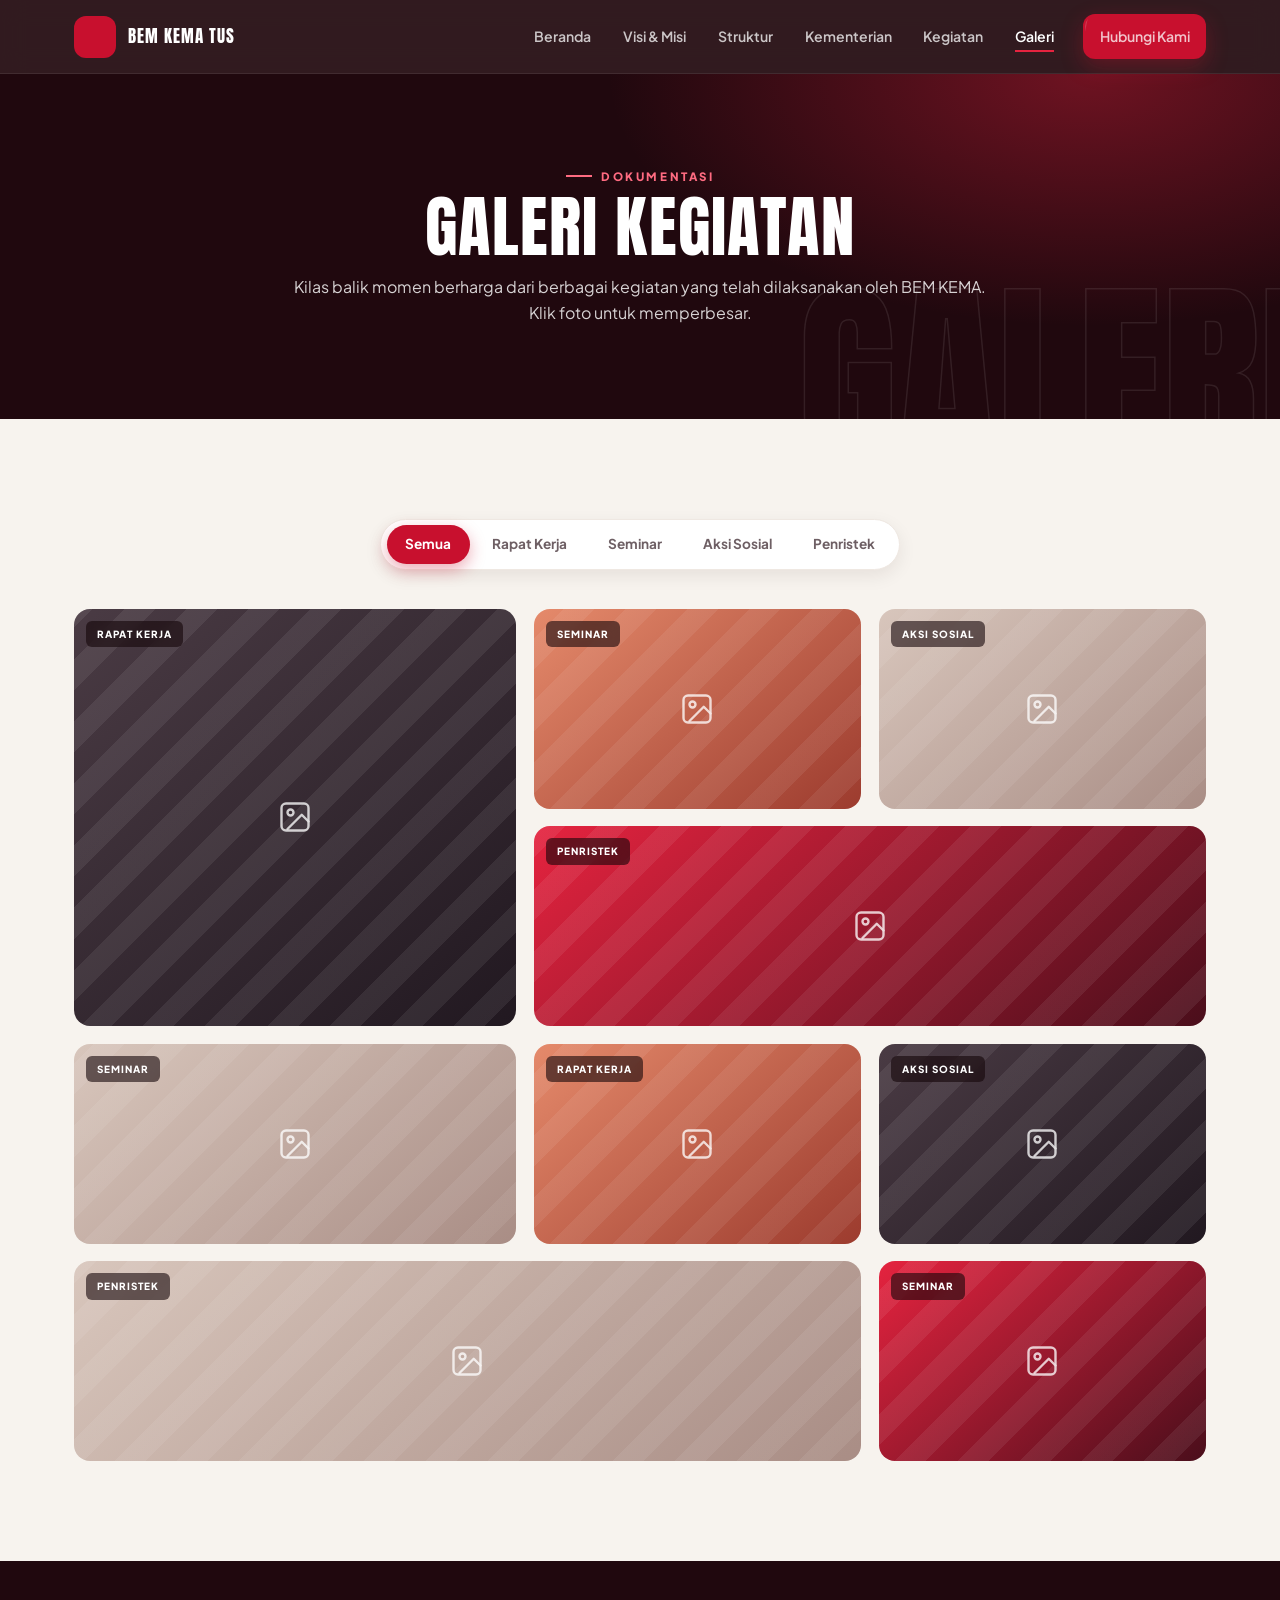
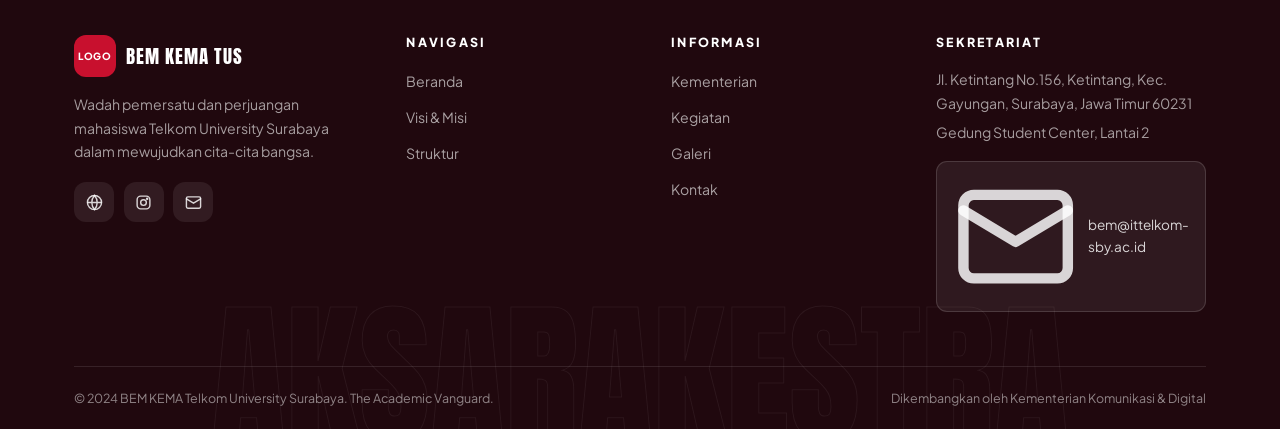
==== galeri.html @ 90ec029b "first upload" ====
<!DOCTYPE html>
<html lang="id">
<head>
  <meta charset="UTF-8">
  <meta name="viewport" content="width=device-width, initial-scale=1.0">
  <title>Galeri | BEM KEMA TUS</title>
  <link rel="preconnect" href="https://fonts.googleapis.com">
  <link rel="preconnect" href="https://fonts.gstatic.com" crossorigin>
  <link href="https://fonts.googleapis.com/css2?family=Anton&family=Plus+Jakarta+Sans:wght@400;500;600;700;800&display=swap" rel="stylesheet">
  <link rel="stylesheet" href="assets/css/style.css">
</head>
<body>

  <div id="site-header"></div>

  <div class="page-hero center">
    <div class="ghost" aria-hidden="true">Galeri</div>
    <div class="container">
      <span class="eyebrow on-dark" style="justify-content:center">Dokumentasi</span>
      <h1>Galeri Kegiatan</h1>
      <p>Kilas balik momen berharga dari berbagai kegiatan yang telah dilaksanakan oleh BEM KEMA. Klik foto untuk memperbesar.</p>
    </div>
  </div>

  <section class="section">
    <div class="container">
      <div class="toolbar" style="justify-content:center">
        <div class="chip-row" id="galeri-filter">
          <button class="chip active" data-kategori="semua">Semua</button>
          <button class="chip" data-kategori="rapat-kerja">Rapat Kerja</button>
          <button class="chip" data-kategori="seminar">Seminar</button>
          <button class="chip" data-kategori="aksi-sosial">Aksi Sosial</button>
          <button class="chip" data-kategori="penristek">Penristek</button>
        </div>
      </div>
      <div class="gallery-masonry" id="galeri-grid"></div>
    </div>
  </section>

  <div id="site-footer"></div>

  <script src="assets/js/data.js"></script>
  <script src="assets/js/main.js"></script>
</body>
</html>
---- assets/css/style.css ----
/* ============================================================
   BEM KEMA TUS  |  "The Academic Vanguard"
   Redesain v2: tipografi poster (Anton), palet crimson + paper,
   micro-interaction, filter sliding pill, kemenko panel.
   ============================================================ */

:root{
  --red:#C8102E;
  --red-hot:#E5233F;
  --red-deep:#8F0A21;
  --wine:#4A0E1B;
  --maroon:#20080E;        /* section gelap & footer */
  --maroon-2:#2E0C15;

  --paper:#F7F3EE;         /* latar utama, warm paper */
  --card:#FFFFFF;
  --ink:#1A1216;
  --muted:#6E5F64;
  --line:#E7DcD6;
  --line-soft:#EFE8E2;
  --sun:#F2A33C;           /* aksen kecil saja */

  --radius:16px;
  --radius-lg:26px;
  --shadow:0 16px 40px rgba(32,8,14,.12);
  --shadow-sm:0 6px 18px rgba(32,8,14,.08);

  --display:"Anton",Impact,sans-serif;
  --body:"Plus Jakarta Sans",system-ui,sans-serif;

  --nav-h:74px;
  --container:1180px;
  --ease:cubic-bezier(.22,.9,.3,1);
}

*{box-sizing:border-box;margin:0;padding:0}
html{scroll-behavior:smooth;overflow-x:clip}
body{
  font-family:var(--body);color:var(--ink);background:var(--paper);
  line-height:1.65;font-size:16px;-webkit-font-smoothing:antialiased;
  overflow-x:hidden;
}
::selection{background:var(--red);color:#fff}
img{max-width:100%;display:block}
a{color:inherit;text-decoration:none}
ul{list-style:none}
button{font:inherit;cursor:pointer;border:none;background:none;color:inherit}

/* Display type: uppercase poster */
h1,h2,.display{
  font-family:var(--display);font-weight:400;text-transform:uppercase;
  letter-spacing:.015em;line-height:.98;
}
h3,h4{font-weight:800;letter-spacing:-.01em;line-height:1.25}
.outline{
  color:transparent;-webkit-text-stroke:2px rgba(255,255,255,.9);
}
.outline.dark{-webkit-text-stroke:2px var(--red)}

.container{max-width:var(--container);margin:0 auto;padding:0 24px}
.section{padding:100px 0}
.section.dark{background:var(--maroon);color:#F3E9E4}
.section.white{background:var(--card)}

.eyebrow{
  display:inline-flex;align-items:center;gap:.6rem;
  font-size:.72rem;font-weight:800;letter-spacing:.22em;text-transform:uppercase;
  color:var(--red);
}
.eyebrow::before{content:"";width:26px;height:2px;background:var(--red)}
.eyebrow.on-dark{color:#FF6B81}
.eyebrow.on-dark::before{background:#FF6B81}

.section-head{max-width:680px;margin-bottom:52px}
.section-head.center{margin-left:auto;margin-right:auto;text-align:center}
.section-head.center .eyebrow::before{display:none}
.section-head h2{font-size:clamp(2rem,4.4vw,3.1rem);margin:.55rem 0 .7rem}
.section-head p{color:var(--muted)}
.section.dark .section-head p{color:#C9B3B4}

/* ---------- Progress bar & back-to-top ---------- */
.progress-bar{
  position:fixed;top:0;left:0;height:3px;width:0;z-index:300;
  background:linear-gradient(90deg,var(--red),var(--red-hot));
}
.to-top{
  position:fixed;right:22px;bottom:22px;z-index:90;width:48px;height:48px;
  border-radius:50%;background:var(--ink);color:#fff;display:grid;place-items:center;
  box-shadow:var(--shadow);opacity:0;pointer-events:none;
  transition:.3s var(--ease);
}
.to-top.show{opacity:1;pointer-events:auto}
.to-top:hover{background:var(--red);transform:translateY(-4px) rotate(-8deg)}

/* ---------- Tombol ---------- */
.btn{
  position:relative;display:inline-flex;align-items:center;gap:.55rem;
  padding:.85rem 1.6rem;border-radius:12px;font-weight:700;font-size:.9rem;
  overflow:hidden;isolation:isolate;transition:.28s var(--ease);
  border:2px solid transparent;
}
.btn::after{
  content:"";position:absolute;inset:0;z-index:-1;
  background:rgba(255,255,255,.16);
  transform:translateX(-101%) skewX(-12deg);transition:transform .38s var(--ease);
}
.btn:hover::after{transform:translateX(0) skewX(0)}
.btn .arrow{transition:transform .25s var(--ease)}
.btn:hover .arrow{transform:translateX(4px)}
.btn-red{background:var(--red);color:#fff;box-shadow:0 8px 22px rgba(200,16,46,.32)}
.btn-red:hover{transform:translateY(-2px)}
.btn-light{background:#fff;color:var(--red-deep)}
.btn-light:hover{transform:translateY(-2px);box-shadow:0 10px 26px rgba(0,0,0,.22)}
.btn-ghost{border-color:rgba(255,255,255,.4);color:#fff}
.btn-ghost:hover{border-color:#fff}
.btn-outline{border-color:var(--ink);color:var(--ink)}
.btn-outline::after{background:var(--ink)}
.btn-outline:hover{color:#fff}

/* ---------- Navbar ---------- */
.navbar{
  position:sticky;top:0;z-index:100;height:var(--nav-h);
  background:rgba(32,8,14,.92);backdrop-filter:blur(12px);
  color:#fff;border-bottom:1px solid rgba(255,255,255,.08);
}
.navbar .container{height:100%;display:flex;align-items:center;gap:2rem}
.brand{display:flex;align-items:center;gap:.75rem;font-family:var(--display);font-size:1.05rem;letter-spacing:.06em;text-transform:uppercase}
.brand-logo{
  width:42px;height:42px;border-radius:12px;overflow:hidden;flex-shrink:0;
  background:var(--red);display:grid;place-items:center;
  transition:.3s var(--ease);
}
.brand:hover .brand-logo{transform:rotate(-6deg) scale(1.05)}
.brand-logo img{width:100%;height:100%;object-fit:contain;padding:5px}
.brand-logo .logo-fallback{font-size:.62rem;font-weight:800;letter-spacing:.08em;font-family:var(--body)}
.nav-links{display:flex;align-items:center;gap:.2rem;margin-left:auto}
.nav-links a{
  position:relative;padding:.55rem .9rem;font-size:.88rem;font-weight:600;
  color:rgba(255,255,255,.75);transition:color .2s;
}
.nav-links a:not(.btn)::after{
  content:"";position:absolute;left:.9rem;right:.9rem;bottom:.3rem;height:2px;
  background:var(--red-hot);transform:scaleX(0);transform-origin:left;
  transition:transform .28s var(--ease);
}
.nav-links a:not(.btn):hover{color:#fff}
.nav-links a:not(.btn):hover::after{transform:scaleX(1)}
.nav-links a.active{color:#fff}
.nav-links a.active::after{transform:scaleX(1)}
.nav-cta{margin-left:.7rem;padding:.6rem 1.2rem}
.nav-toggle{display:none;width:44px;height:44px;border-radius:10px}
.nav-toggle:hover{background:rgba(255,255,255,.1)}
@media(max-width:960px){
  .nav-links{
    position:fixed;inset:var(--nav-h) 0 auto 0;flex-direction:column;align-items:stretch;
    background:var(--maroon);padding:1.1rem 1.4rem 1.5rem;gap:.25rem;
    transform:translateY(-130%);transition:transform .32s var(--ease);
    box-shadow:0 24px 40px rgba(0,0,0,.35);
  }
  .nav-links.open{transform:translateY(0)}
  .nav-cta{margin:.7rem 0 0}
  .nav-toggle{display:grid;place-items:center;margin-left:auto}
}

/* ---------- Hero ---------- */
.hero{
  position:relative;color:#fff;overflow:hidden;
  background:
    radial-gradient(1100px 620px at 78% 8%,rgba(229,35,63,.55),transparent 62%),
    radial-gradient(700px 500px at 8% 100%,rgba(143,10,33,.6),transparent 60%),
    var(--maroon);
  padding:96px 0 120px;
}
.hero::before{ /* grain halus */
  content:"";position:absolute;inset:0;opacity:.5;pointer-events:none;
  background-image:url("data:image/svg+xml,%3Csvg xmlns='http://www.w3.org/2000/svg' width='140' height='140'%3E%3Cfilter id='n'%3E%3CfeTurbulence type='fractalNoise' baseFrequency='.9' numOctaves='2'/%3E%3CfeColorMatrix values='0 0 0 0 1 0 0 0 0 1 0 0 0 0 1 0 0 0 .04 0'/%3E%3C/filter%3E%3Crect width='100%25' height='100%25' filter='url(%23n)'/%3E%3C/svg%3E");
}
.hero-grid{position:relative;display:grid;grid-template-columns:1.08fr .92fr;gap:4rem;align-items:center}
.hero-badge{
  display:inline-flex;align-items:center;gap:.55rem;
  background:rgba(0,0,0,.35);border:1px solid rgba(255,255,255,.16);
  padding:.45rem 1rem;border-radius:999px;font-size:.72rem;font-weight:800;
  letter-spacing:.18em;text-transform:uppercase;margin-bottom:1.6rem;
}
.hero-badge .dot{width:8px;height:8px;border-radius:50%;background:var(--red-hot);animation:pulse 2s infinite}
@keyframes pulse{
  0%,100%{box-shadow:0 0 0 0 rgba(229,35,63,.5)}
  55%{box-shadow:0 0 0 8px rgba(229,35,63,0)}
}
.hero h1{font-size:clamp(3rem,7.4vw,5.6rem);margin-bottom:1.2rem}
.hero h1 .line{display:block}
.hero p.lead{font-size:1.06rem;color:rgba(255,255,255,.85);max-width:48ch;margin-bottom:2rem}
.hero-actions{display:flex;flex-wrap:wrap;gap:.9rem}

/* animasi masuk hero */
.rise{opacity:0;transform:translateY(28px);animation:rise .8s var(--ease) forwards}
.rise.d1{animation-delay:.08s}.rise.d2{animation-delay:.18s}
.rise.d3{animation-delay:.3s}.rise.d4{animation-delay:.42s}
@keyframes rise{to{opacity:1;transform:none}}

.hero-visual{position:relative}
.hero-frame{
  position:relative;border-radius:var(--radius-lg);
  transform:rotate(2.5deg);transition:transform .5s var(--ease);
}
.hero-visual:hover .hero-frame{transform:rotate(0deg) scale(1.015)}
.hero-frame::before{
  content:"";position:absolute;inset:0;border-radius:var(--radius-lg);
  border:2px solid var(--red-hot);transform:translate(-16px,16px);
  pointer-events:none;
}
.hero-photo{border-radius:var(--radius-lg);aspect-ratio:4/3;box-shadow:0 34px 70px rgba(0,0,0,.45)}
.hero-stat{
  position:absolute;left:-30px;bottom:-34px;z-index:2;
  background:rgba(18,4,8,.72);backdrop-filter:blur(12px);
  border:1px solid rgba(255,255,255,.16);border-radius:var(--radius);
  padding:1.05rem 1.35rem;min-width:210px;transform:rotate(-2deg);
}
.hero-stat .label{font-size:.68rem;letter-spacing:.14em;text-transform:uppercase;color:rgba(255,255,255,.7);font-weight:800}
.hero-stat .value{font-family:var(--display);font-size:2.3rem;line-height:1.05;color:var(--red-hot)}
.hero-stat .sub{font-size:.76rem;color:rgba(255,255,255,.7)}
@media(max-width:960px){
  .hero-grid{grid-template-columns:1fr;gap:3.4rem}
  .hero-stat{left:10px;bottom:-24px}
}

/* ---------- Marquee ---------- */
.marquee{
  background:var(--red);color:#fff;overflow:hidden;padding:.85rem 0;
  transform:rotate(-1.1deg) scale(1.02);border-block:3px solid var(--maroon);
  position:relative;z-index:3;margin-top:-26px;
}
.marquee-track{
  display:flex;gap:3rem;width:max-content;
  font-family:var(--display);font-size:1.05rem;letter-spacing:.12em;text-transform:uppercase;
  animation:marquee 22s linear infinite;
}
.marquee-track span{display:flex;align-items:center;gap:3rem;white-space:nowrap}
.marquee-track em{font-style:normal;color:var(--maroon);opacity:.85}
@keyframes marquee{to{transform:translateX(-50%)}}

/* ---------- Placeholder gambar ---------- */
.img-ph{
  position:relative;overflow:hidden;border-radius:var(--radius);
  background:linear-gradient(140deg,#D8C6BC,#A98D85);
  display:grid;place-items:center;color:rgba(255,255,255,.9);
}
.img-ph::before{
  content:"";position:absolute;inset:0;
  background:repeating-linear-gradient(-45deg,transparent 0 22px,rgba(255,255,255,.07) 22px 44px);
}
.img-ph svg{width:36px;height:36px;opacity:.85;position:relative;z-index:1}
.img-ph.warm{background:linear-gradient(140deg,#E58A6B,#9C3B2E)}
.img-ph.dark{background:linear-gradient(140deg,#4A3B44,#211820)}
.img-ph.red{background:linear-gradient(140deg,var(--red-hot),var(--wine))}

/* ---------- Visi & Misi ---------- */
.vm-grid{display:grid;grid-template-columns:1fr 1.22fr;gap:3.4rem;align-items:start}
@media(max-width:940px){.vm-grid{grid-template-columns:1fr}}
.vm-block h2{font-size:clamp(2rem,3.6vw,2.7rem);margin:.35rem 0 1.2rem}
.visi-card{
  position:relative;background:var(--maroon);color:#F6EAE6;
  border-radius:var(--radius-lg);padding:2.2rem 2rem 2rem;
  font-size:1.12rem;line-height:1.7;
}
.visi-card::before{
  content:"\201C";position:absolute;top:-26px;left:22px;
  font-family:var(--display);font-size:5.5rem;color:var(--red);line-height:1;
}
.visi-card strong{color:#FF8A9A}
.misi-item{
  display:flex;gap:1.1rem;background:var(--card);border:1px solid var(--line-soft);
  border-radius:var(--radius);padding:1.25rem 1.4rem;margin-bottom:1rem;
  transition:.28s var(--ease);
}
.misi-item:hover{transform:translateX(8px);border-color:var(--red);box-shadow:var(--shadow-sm)}
.misi-num{
  font-family:var(--display);font-size:1.35rem;color:var(--red);
  width:44px;height:44px;flex-shrink:0;border-radius:12px;
  background:rgba(200,16,46,.09);display:grid;place-items:center;
}
.misi-item h4{margin-bottom:.25rem;font-size:1.02rem}
.misi-item p{font-size:.9rem;color:var(--muted)}

/* ---------- Filter chips (sliding pill) ---------- */
.chip-row{
  position:relative;display:inline-flex;flex-wrap:wrap;gap:.25rem;
  background:var(--card);border:1px solid var(--line-soft);
  padding:.35rem;border-radius:999px;box-shadow:var(--shadow-sm);
}
.chip{
  position:relative;z-index:1;padding:.5rem 1.15rem;border-radius:999px;
  font-size:.85rem;font-weight:700;color:var(--muted);
  transition:color .25s var(--ease);white-space:nowrap;
}
.chip:hover{color:var(--ink)}
.chip.active{color:#fff}
.chip-indicator{
  position:absolute;z-index:0;top:.35rem;bottom:.35rem;border-radius:999px;
  background:var(--red);box-shadow:0 6px 16px rgba(200,16,46,.35);
  transition:left .32s var(--ease),width .32s var(--ease);
}
.chip .count{
  font-size:.68rem;font-weight:800;opacity:.65;margin-left:.3rem;
}

/* ---------- Kartu kegiatan ---------- */
.cards-3{display:grid;grid-template-columns:repeat(3,1fr);gap:1.7rem}
@media(max-width:1000px){.cards-3{grid-template-columns:repeat(2,1fr)}}
@media(max-width:640px){.cards-3{grid-template-columns:1fr}}

.event-card{
  background:var(--card);border-radius:var(--radius);overflow:hidden;
  border:1px solid var(--line-soft);display:flex;flex-direction:column;
  transition:transform .35s var(--ease),box-shadow .35s var(--ease),border-color .35s;
  will-change:transform;
}
.event-card:hover{transform:translateY(-8px);box-shadow:var(--shadow);border-color:transparent}
.event-media{position:relative;aspect-ratio:16/9;overflow:hidden}
.event-media .img-ph{border-radius:0;height:100%;transition:transform .6s var(--ease)}
.event-card:hover .event-media .img-ph{transform:scale(1.07)}
.event-status{
  position:absolute;top:12px;left:12px;z-index:2;
  font-size:.64rem;font-weight:800;letter-spacing:.1em;text-transform:uppercase;
  padding:.35rem .75rem;border-radius:6px;color:#fff;background:var(--red);
  clip-path:polygon(0 0,100% 0,94% 100%,0 100%);padding-right:1rem;
}
.event-status.open{background:#1E7A46}
.event-status.ongoing{background:var(--sun);color:var(--maroon)}
.event-status.planning{background:#2E3A8C}
.event-status.done{background:#5D5560}
.event-date{
  position:absolute;bottom:12px;right:12px;z-index:2;text-align:center;
  background:#fff;border-radius:10px;padding:.4rem .7rem;line-height:1.1;
  box-shadow:0 6px 14px rgba(0,0,0,.22);
}
.event-date .d{font-family:var(--display);font-size:1.25rem;color:var(--red)}
.event-date .m{font-size:.62rem;font-weight:800;letter-spacing:.08em;text-transform:uppercase;color:var(--muted)}
.event-body{padding:1.3rem 1.4rem 1.4rem;display:flex;flex-direction:column;gap:.5rem;flex:1}
.event-body h3{font-size:1.06rem;position:relative;display:inline}
.event-body h3 span{
  background-image:linear-gradient(var(--red),var(--red));
  background-repeat:no-repeat;background-size:0% 2px;background-position:0 100%;
  transition:background-size .4s var(--ease);padding-bottom:2px;
}
.event-card:hover h3 span{background-size:100% 2px}
.event-body p{font-size:.88rem;color:var(--muted);flex:1}
.event-meta{display:flex;align-items:center;gap:.45rem;font-size:.78rem;color:var(--muted);font-weight:700}
.event-meta svg{width:14px;height:14px;color:var(--red)}
.event-foot{
  display:flex;justify-content:space-between;align-items:center;
  border-top:1px dashed var(--line);padding-top:.9rem;margin-top:.4rem;
}
.event-foot .go{color:var(--red);display:inline-flex;align-items:center;gap:.35rem;font-weight:800;font-size:.82rem}
.event-foot .go svg{width:15px;height:15px;transition:transform .25s var(--ease)}
.event-card:hover .go svg{transform:translateX(4px)}

/* ---------- Kemenko panel ---------- */
.kemenko-panel{
  background:var(--card);border:1px solid var(--line-soft);border-radius:var(--radius-lg);
  padding:1.9rem;margin-bottom:1.4rem;display:grid;
  grid-template-columns:.9fr 1.4fr;gap:2rem;align-items:start;
  transition:.3s var(--ease);position:relative;overflow:hidden;
}
.kemenko-panel::before{
  content:attr(data-num);position:absolute;right:-6px;top:-30px;
  font-family:var(--display);font-size:8rem;color:var(--paper);
  z-index:0;pointer-events:none;
}
.kemenko-panel:hover{border-color:var(--red);box-shadow:var(--shadow-sm)}
.kemenko-info{position:relative;z-index:1}
.kemenko-info .tag{
  display:inline-block;font-size:.66rem;font-weight:800;letter-spacing:.16em;
  text-transform:uppercase;color:var(--red);background:rgba(200,16,46,.08);
  padding:.3rem .7rem;border-radius:6px;margin-bottom:.7rem;
}
.kemenko-info h3{font-family:var(--display);font-weight:400;text-transform:uppercase;font-size:1.6rem;letter-spacing:.02em;margin-bottom:.4rem}
.kemenko-info p{font-size:.9rem;color:var(--muted);margin-bottom:1.1rem}
.duo{display:flex;gap:.7rem;flex-wrap:wrap}
.duo-chip{
  display:flex;align-items:center;gap:.65rem;background:var(--paper);
  border:1px solid var(--line-soft);border-radius:12px;padding:.5rem .85rem .5rem .5rem;
}
.duo-chip .ava{
  width:34px;height:34px;border-radius:9px;background:linear-gradient(140deg,var(--red-hot),var(--wine));
  color:#fff;display:grid;place-items:center;font-family:var(--display);font-size:.8rem;
}
.duo-chip .r{font-size:.6rem;font-weight:800;letter-spacing:.1em;text-transform:uppercase;color:var(--muted);line-height:1.2}
.duo-chip .n{font-size:.84rem;font-weight:700;line-height:1.2}
.kemenko-kems{position:relative;z-index:1;display:grid;grid-template-columns:repeat(3,1fr);gap:.9rem}
@media(max-width:900px){
  .kemenko-panel{grid-template-columns:1fr}
  .kemenko-kems{grid-template-columns:repeat(auto-fit,minmax(150px,1fr))}
}
.mini-kem{
  background:var(--paper);border:1px solid var(--line-soft);border-radius:12px;
  padding:1rem;display:flex;flex-direction:column;gap:.35rem;
  transition:.28s var(--ease);
}
.mini-kem:hover{background:var(--maroon);color:#fff;transform:translateY(-4px)}
.mini-kem:hover .k{color:#FF8A9A}
.mini-kem .ic{
  width:34px;height:34px;border-radius:9px;background:rgba(200,16,46,.1);
  color:var(--red);display:grid;place-items:center;font-family:var(--display);font-size:.72rem;
  margin-bottom:.2rem;transition:.28s;
}
.mini-kem:hover .ic{background:var(--red);color:#fff;transform:rotate(-6deg)}
.mini-kem .t{font-weight:800;font-size:.88rem;line-height:1.25}
.mini-kem .k{font-size:.7rem;font-weight:700;color:var(--muted);transition:.28s}

/* ---------- Kartu kementerian (grid) ---------- */
.kem-grid{display:grid;grid-template-columns:repeat(3,1fr);gap:1.4rem}
@media(max-width:1000px){.kem-grid{grid-template-columns:repeat(2,1fr)}}
@media(max-width:620px){.kem-grid{grid-template-columns:1fr}}
.kem-card{
  position:relative;background:var(--card);border:1px solid var(--line-soft);
  border-radius:var(--radius);padding:1.6rem;overflow:hidden;
  display:flex;flex-direction:column;gap:.6rem;isolation:isolate;
  transition:.32s var(--ease);
}
.kem-card::before{ /* tirai maroon dari bawah */
  content:"";position:absolute;inset:0;z-index:-1;background:var(--maroon);
  transform:translateY(101%);transition:transform .38s var(--ease);
}
.kem-card:hover{border-color:var(--maroon);transform:translateY(-6px);color:#fff}
.kem-card:hover::before{transform:translateY(0)}
.kem-head{display:flex;align-items:center;gap:.95rem}
.kem-icon{
  width:48px;height:48px;border-radius:13px;flex-shrink:0;
  background:rgba(200,16,46,.09);color:var(--red);
  display:grid;place-items:center;font-family:var(--display);font-size:.85rem;
  transition:.32s var(--ease);
}
.kem-card:hover .kem-icon{background:var(--red);color:#fff;transform:rotate(-8deg) scale(1.06)}
.kem-head h3{font-size:1.04rem}
.kem-head .mentri{font-size:.75rem;font-weight:700;color:var(--red);transition:.3s}
.kem-card:hover .mentri{color:#FF8A9A}
.kem-card p{font-size:.87rem;color:var(--muted);flex:1;transition:.3s}
.kem-card:hover p{color:rgba(255,255,255,.78)}
.kem-card .more{font-size:.8rem;font-weight:800;color:var(--red);display:inline-flex;align-items:center;gap:.35rem;transition:.3s}
.kem-card:hover .more{color:#fff}
.kem-card .more svg{width:14px;height:14px;transition:transform .25s var(--ease)}
.kem-card:hover .more svg{transform:translateX(4px)}

/* Group header di halaman daftar kementerian */
.kem-group{margin-bottom:3.4rem}
.kem-group-head{
  display:flex;flex-wrap:wrap;align-items:center;gap:1rem;justify-content:space-between;
  border-bottom:2px solid var(--ink);padding-bottom:1rem;margin-bottom:1.5rem;
}
.kem-group-head h3{font-family:var(--display);font-weight:400;text-transform:uppercase;font-size:1.5rem;display:flex;align-items:baseline;gap:.7rem}
.kem-group-head h3 .idx{color:var(--red);font-size:1rem}

/* ---------- Struktur ---------- */
.leaders{display:grid;grid-template-columns:1fr 1fr;gap:1.6rem;max-width:940px;margin:0 auto}
@media(max-width:720px){.leaders{grid-template-columns:1fr}}
.leader-card{
  position:relative;background:var(--card);border-radius:var(--radius-lg);
  padding:1.6rem;display:flex;align-items:center;gap:1.3rem;
  border:1px solid var(--line-soft);overflow:hidden;transition:.3s var(--ease);
}
.leader-card::after{
  content:"";position:absolute;top:0;left:0;right:0;height:4px;
  background:linear-gradient(90deg,var(--red),var(--red-hot));
  transform:scaleX(0);transform-origin:left;transition:transform .4s var(--ease);
}
.leader-card:hover{transform:translateY(-5px);box-shadow:var(--shadow-sm)}
.leader-card:hover::after{transform:scaleX(1)}
.leader-card .img-ph{width:92px;height:92px;flex-shrink:0;border-radius:16px}
.leader-card .role{font-size:.68rem;font-weight:800;letter-spacing:.16em;text-transform:uppercase;color:var(--red)}
.leader-card .name{font-family:var(--display);text-transform:uppercase;font-size:1.35rem;letter-spacing:.02em;line-height:1.1;margin-top:.2rem}

.org-line{width:2px;height:52px;background:repeating-linear-gradient(var(--red) 0 6px,transparent 6px 12px);margin:0 auto}

.staff-row{display:grid;grid-template-columns:repeat(auto-fit,minmax(140px,1fr));gap:.85rem}
.staff-chip{
  background:var(--card);border:1px solid var(--line-soft);border-radius:13px;
  padding:.9rem .6rem;text-align:center;transition:.25s var(--ease);
}
.staff-chip:hover{transform:translateY(-4px);border-color:var(--red)}
.staff-chip .role{font-size:.62rem;font-weight:800;letter-spacing:.12em;text-transform:uppercase;color:var(--muted)}
.staff-chip .role.gold{color:var(--sun)}
.staff-chip .name{font-weight:800;font-size:.92rem;margin-top:.2rem}

/* ---------- Detail kementerian ---------- */
.detail-grid{display:grid;grid-template-columns:1.15fr .85fr;gap:3.2rem;align-items:start}
@media(max-width:900px){.detail-grid{grid-template-columns:1fr}}
.person-grid{display:grid;grid-template-columns:repeat(auto-fill,minmax(190px,1fr));gap:1.3rem}
.person-card{
  background:var(--card);border-radius:var(--radius);overflow:hidden;
  border:1px solid var(--line-soft);text-align:center;transition:.3s var(--ease);
}
.person-card:hover{transform:translateY(-6px);box-shadow:var(--shadow-sm)}
.person-card .media{aspect-ratio:1/1;overflow:hidden}
.person-card .img-ph{height:100%;border-radius:0;transition:transform .5s var(--ease)}
.person-card:hover .img-ph{transform:scale(1.06)}
.person-card .body{padding:1rem .8rem 1.15rem}
.person-card .name{font-weight:800;font-size:.95rem}
.person-card .role{font-size:.72rem;color:var(--red);font-weight:800;letter-spacing:.08em;text-transform:uppercase;margin-top:.2rem}

.proker-item{
  background:var(--card);border:1px solid var(--line-soft);border-radius:var(--radius);
  padding:1.2rem 1.35rem;margin-bottom:.95rem;display:flex;gap:1.05rem;align-items:flex-start;
  transition:.28s var(--ease);
}
.proker-item:hover{transform:translateX(8px);border-color:var(--red)}
.proker-item .idx{
  font-family:var(--display);color:var(--red);background:rgba(200,16,46,.09);
  width:42px;height:42px;border-radius:11px;display:grid;place-items:center;
  flex-shrink:0;font-size:1rem;
}
.proker-item h4{font-size:1rem;margin-bottom:.15rem}
.proker-item p{font-size:.86rem;color:var(--muted)}

/* ---------- Statistik ---------- */
.stats-strip{
  position:relative;background:var(--maroon);color:#fff;overflow:hidden;
  border-radius:var(--radius-lg);padding:3rem 2rem;
  display:grid;grid-template-columns:repeat(4,1fr);gap:1.6rem;text-align:center;
}
.stats-strip::before{
  content:"";position:absolute;inset:-40%;
  background:radial-gradient(500px 300px at 20% 20%,rgba(229,35,63,.35),transparent 60%);
}
.stats-strip>div{position:relative}
.stats-strip .value{font-family:var(--display);font-size:2.7rem;color:var(--red-hot)}
.stats-strip .label{font-size:.8rem;color:rgba(255,255,255,.72);font-weight:600}
@media(max-width:760px){.stats-strip{grid-template-columns:repeat(2,1fr)}}

/* ---------- Galeri ---------- */
.gallery-masonry{display:grid;grid-template-columns:1.35fr 1fr 1fr;grid-auto-rows:200px;gap:1.1rem}
.g-item{border-radius:var(--radius);overflow:hidden;position:relative;cursor:pointer}
.g-item .img-ph{height:100%;border-radius:0;transition:transform .6s var(--ease)}
.g-item:hover .img-ph{transform:scale(1.06)}
.g-item .tag{
  position:absolute;top:12px;left:12px;z-index:2;font-size:.62rem;font-weight:800;
  letter-spacing:.1em;text-transform:uppercase;color:#fff;background:rgba(20,5,9,.6);
  backdrop-filter:blur(6px);padding:.32rem .7rem;border-radius:6px;
}
.g-item .cap{
  position:absolute;inset:auto 0 0 0;padding:2rem 1.1rem .95rem;z-index:2;
  background:linear-gradient(transparent,rgba(20,5,9,.85));
  color:#fff;font-size:.82rem;font-weight:700;
  transform:translateY(12px);opacity:0;transition:.32s var(--ease);
}
.g-item:hover .cap{transform:none;opacity:1}
.g-item.tall{grid-row:span 2}
.g-item.wide{grid-column:span 2}
@media(max-width:820px){
  .gallery-masonry{grid-template-columns:1fr 1fr}
  .g-item.wide{grid-column:span 2}
}
@media(max-width:560px){
  .gallery-masonry{grid-template-columns:1fr}
  .g-item.wide{grid-column:span 1}
}

.lightbox{
  position:fixed;inset:0;z-index:200;background:rgba(14,3,6,.9);
  display:none;place-items:center;padding:2rem;backdrop-filter:blur(6px);
}
.lightbox.show{display:grid}
.lightbox-inner{max-width:860px;width:100%;animation:rise .4s var(--ease)}
.lightbox-inner .img-ph{aspect-ratio:16/10;border-radius:var(--radius-lg)}
.lightbox-cap{color:#fff;text-align:center;margin-top:1.1rem;font-size:.95rem;font-weight:600}
.lightbox-close{
  position:absolute;top:22px;right:26px;color:#fff;font-size:1.5rem;
  width:46px;height:46px;border-radius:50%;background:rgba(255,255,255,.12);
  transition:.25s;
}
.lightbox-close:hover{background:var(--red);transform:rotate(90deg)}

/* ---------- Page hero ---------- */
.page-hero{
  position:relative;color:#fff;overflow:hidden;padding:84px 0 92px;
  background:
    radial-gradient(800px 420px at 85% 0%,rgba(229,35,63,.4),transparent 60%),
    var(--maroon);
}
.page-hero .ghost{
  position:absolute;right:-2%;bottom:-18%;font-family:var(--display);
  font-size:clamp(6rem,16vw,13rem);text-transform:uppercase;line-height:1;
  color:transparent;-webkit-text-stroke:1.5px rgba(255,255,255,.09);
  pointer-events:none;white-space:nowrap;
}
.page-hero h1{font-size:clamp(2.6rem,5.6vw,4.2rem);margin:.5rem 0 .9rem}
.page-hero p{max-width:58ch;color:rgba(255,255,255,.82)}
.page-hero.center{text-align:center}
.page-hero.center p{margin:0 auto}
.breadcrumb{font-size:.72rem;font-weight:800;letter-spacing:.16em;text-transform:uppercase;color:#FF8A9A;margin-bottom:.6rem}
.breadcrumb a:hover{color:#fff}

/* ---------- Kontak ---------- */
.contact-grid{display:grid;grid-template-columns:1fr 1.15fr;gap:3.2rem;align-items:start}
@media(max-width:900px){.contact-grid{grid-template-columns:1fr}}
.contact-info-item{display:flex;gap:1.05rem;margin-bottom:1.5rem;transition:.25s var(--ease)}
.contact-info-item:hover{transform:translateX(6px)}
.contact-info-item .ic{
  width:46px;height:46px;border-radius:13px;background:rgba(200,16,46,.09);color:var(--red);
  display:grid;place-items:center;flex-shrink:0;
}
.contact-info-item .ic svg{width:20px;height:20px}
.contact-info-item h4{font-size:.96rem}
.contact-info-item p{font-size:.88rem;color:var(--muted)}
.contact-form{background:var(--card);border-radius:var(--radius-lg);padding:2.2rem;border:1px solid var(--line-soft);box-shadow:var(--shadow-sm)}
.form-row{display:grid;grid-template-columns:1fr 1fr;gap:1rem}
@media(max-width:560px){.form-row{grid-template-columns:1fr}}
.field{margin-bottom:1.15rem}
.field label{display:block;font-size:.8rem;font-weight:800;margin-bottom:.4rem;letter-spacing:.02em}
.field input,.field textarea,.field select{
  width:100%;padding:.8rem 1rem;border:1.5px solid var(--line);border-radius:11px;
  font:inherit;font-size:.92rem;background:var(--paper);transition:.2s;
}
.field input:focus,.field textarea:focus,.field select:focus{
  outline:none;border-color:var(--red);box-shadow:0 0 0 3px rgba(200,16,46,.14);background:#fff;
}
.form-note{font-size:.78rem;color:var(--muted);margin-top:.9rem}
.map-ph{aspect-ratio:16/6.5;margin-top:3.8rem}

/* ---------- CTA band ---------- */
.cta-band{
  background:var(--red);color:#fff;border-radius:var(--radius-lg);
  padding:3rem 2.6rem;display:flex;flex-wrap:wrap;gap:2rem;align-items:center;
  justify-content:space-between;position:relative;overflow:hidden;
}
.cta-band::before{
  content:"";position:absolute;right:-60px;top:-60px;width:240px;height:240px;
  border:34px solid rgba(255,255,255,.14);border-radius:50%;
}
.cta-band h2{font-size:clamp(1.7rem,3.4vw,2.5rem);max-width:20ch}
.cta-band p{color:rgba(255,255,255,.85);max-width:48ch;margin-top:.5rem}

/* ---------- Footer ---------- */
.footer{background:var(--maroon);color:rgba(255,255,255,.82);padding:74px 0 0;position:relative;overflow:hidden}
.footer .big-ghost{
  position:absolute;left:0;right:0;bottom:-6px;text-align:center;
  font-family:var(--display);font-size:clamp(4rem,12vw,10rem);text-transform:uppercase;
  color:transparent;-webkit-text-stroke:1px rgba(255,255,255,.06);
  line-height:.8;pointer-events:none;white-space:nowrap;
}
.footer-grid{position:relative;display:grid;grid-template-columns:1.3fr 1fr 1fr 1.2fr;gap:2.5rem;padding-bottom:3.4rem}
@media(max-width:900px){.footer-grid{grid-template-columns:1fr 1fr}}
@media(max-width:560px){.footer-grid{grid-template-columns:1fr}}
.footer h4{color:#fff;font-size:.78rem;letter-spacing:.18em;text-transform:uppercase;margin-bottom:1.1rem}
.footer .f-brand{font-family:var(--display);text-transform:uppercase;font-size:1.2rem;color:#fff;letter-spacing:.05em;display:flex;align-items:center;gap:.65rem;margin-bottom:1rem}
.footer p{font-size:.88rem;color:rgba(255,255,255,.6)}
.footer li{margin-bottom:.6rem}
.footer li a{font-size:.88rem;color:rgba(255,255,255,.62);transition:.2s;position:relative}
.footer li a:hover{color:#fff;padding-left:10px}
.footer li a:hover::before{content:"";position:absolute;left:0;top:50%;width:6px;height:2px;background:var(--red-hot)}
.footer-socials{display:flex;gap:.6rem;margin-top:1.2rem}
.footer-socials a{
  width:40px;height:40px;border-radius:12px;background:rgba(255,255,255,.08);
  display:grid;place-items:center;transition:.25s var(--ease);
}
.footer-socials a:hover{background:var(--red);transform:translateY(-4px) rotate(-6deg)}
.footer-socials svg{width:17px;height:17px}
.footer-mail{
  display:flex;align-items:center;gap:.6rem;background:rgba(255,255,255,.07);
  border:1px solid rgba(255,255,255,.14);border-radius:11px;padding:.75rem 1rem;
  font-size:.85rem;margin-top:1rem;transition:.25s;
}
.footer-mail:hover{border-color:var(--red-hot);background:rgba(229,35,63,.12)}
.footer-bottom{
  position:relative;border-top:1px solid rgba(255,255,255,.1);padding:1.3rem 0;
  font-size:.78rem;color:rgba(255,255,255,.5);
  display:flex;flex-wrap:wrap;gap:1rem;justify-content:space-between;
}

/* ---------- Toolbar / search ---------- */
.toolbar{display:flex;flex-wrap:wrap;gap:1.1rem;align-items:center;justify-content:space-between;margin-bottom:2.4rem}
.search-box{
  display:flex;align-items:center;gap:.55rem;background:var(--card);
  border:1.5px solid var(--line-soft);border-radius:999px;padding:.65rem 1.15rem;
  min-width:260px;flex:0 1 320px;transition:.2s;
}
.search-box:focus-within{border-color:var(--red);box-shadow:0 0 0 3px rgba(200,16,46,.12)}
.search-box svg{width:17px;height:17px;color:var(--muted);flex-shrink:0}
.search-box input{border:none;outline:none;font:inherit;font-size:.9rem;width:100%;background:transparent}
.empty-state{
  text-align:center;padding:3.2rem 1rem;color:var(--muted);
  background:var(--card);border:1.5px dashed var(--line);border-radius:var(--radius);
}

/* ---------- Reveal ---------- */
.reveal{opacity:0;transform:translateY(26px);transition:opacity .7s var(--ease),transform .7s var(--ease)}
.reveal.in{opacity:1;transform:none}

@media(prefers-reduced-motion:reduce){
  html{scroll-behavior:auto}
  .reveal,.rise{opacity:1;transform:none;transition:none;animation:none}
  .marquee-track{animation:none}
  *{transition:none!important;animation:none!important}
}
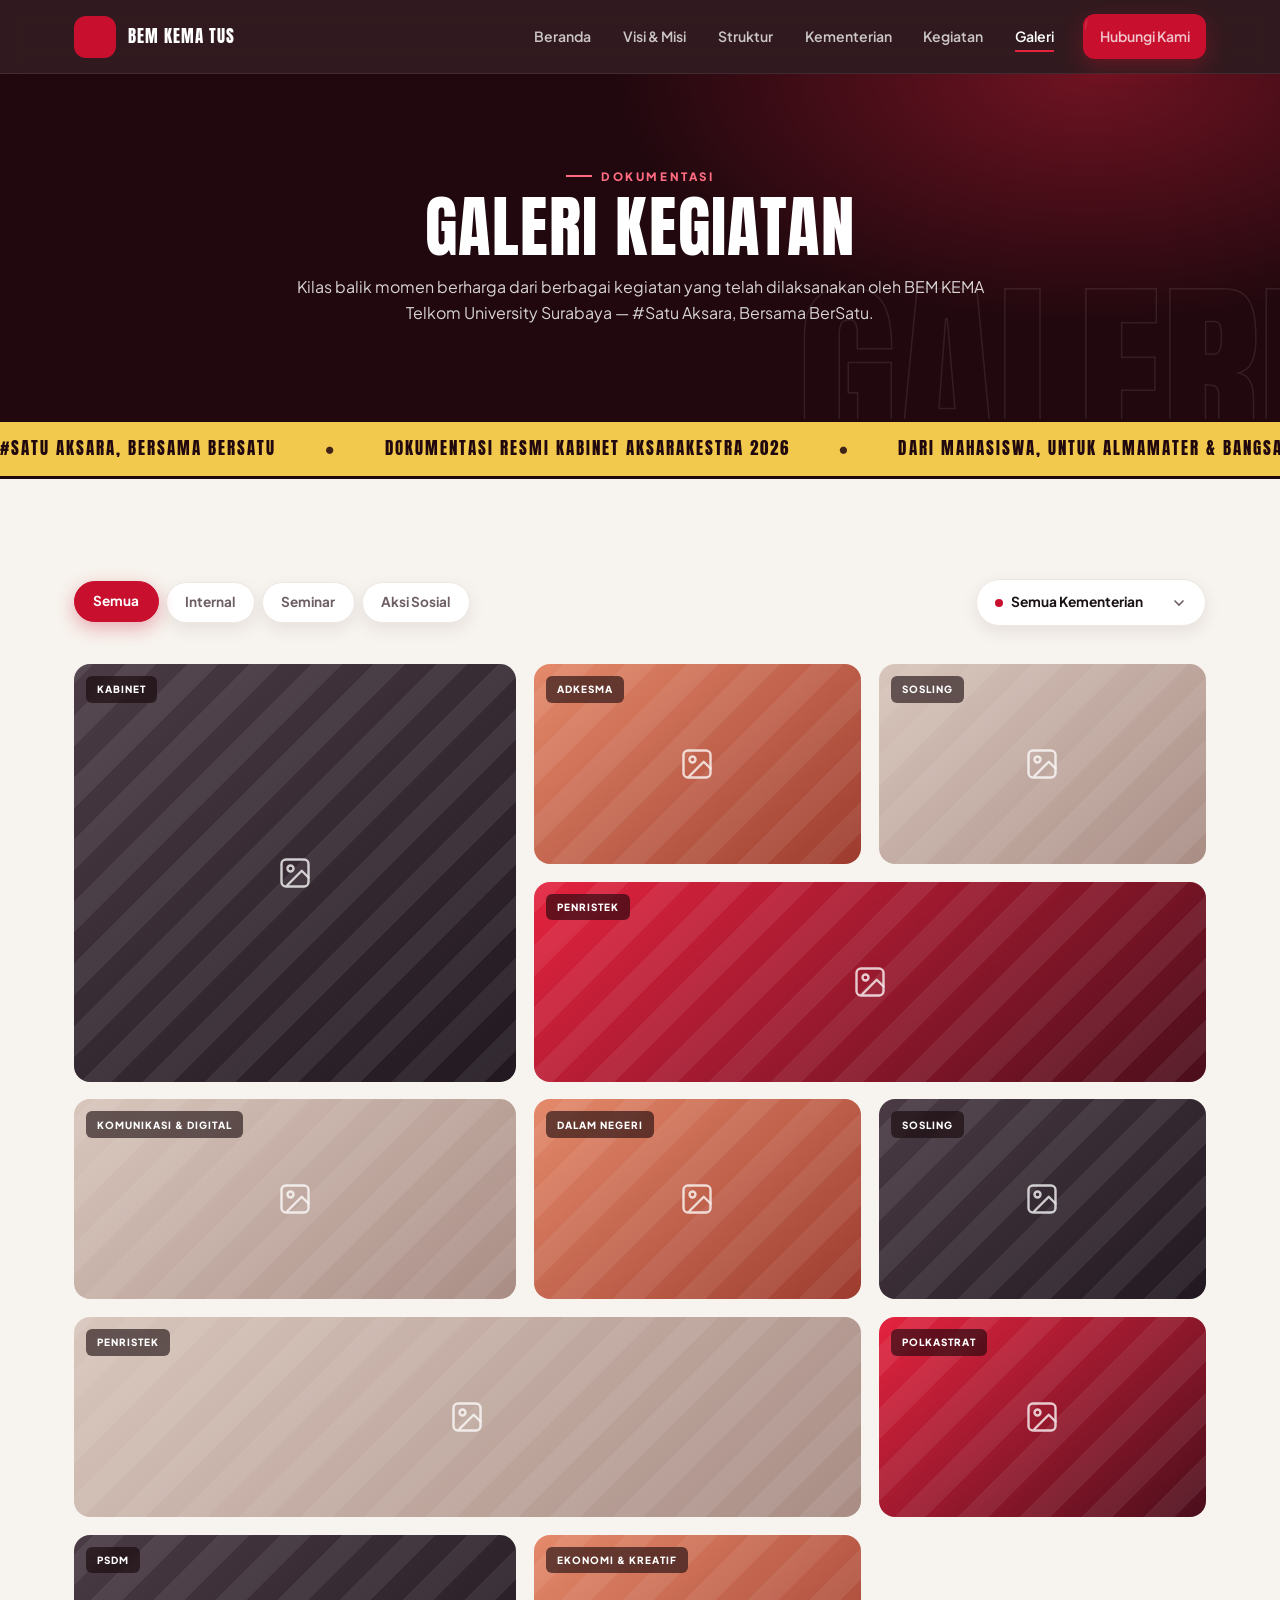
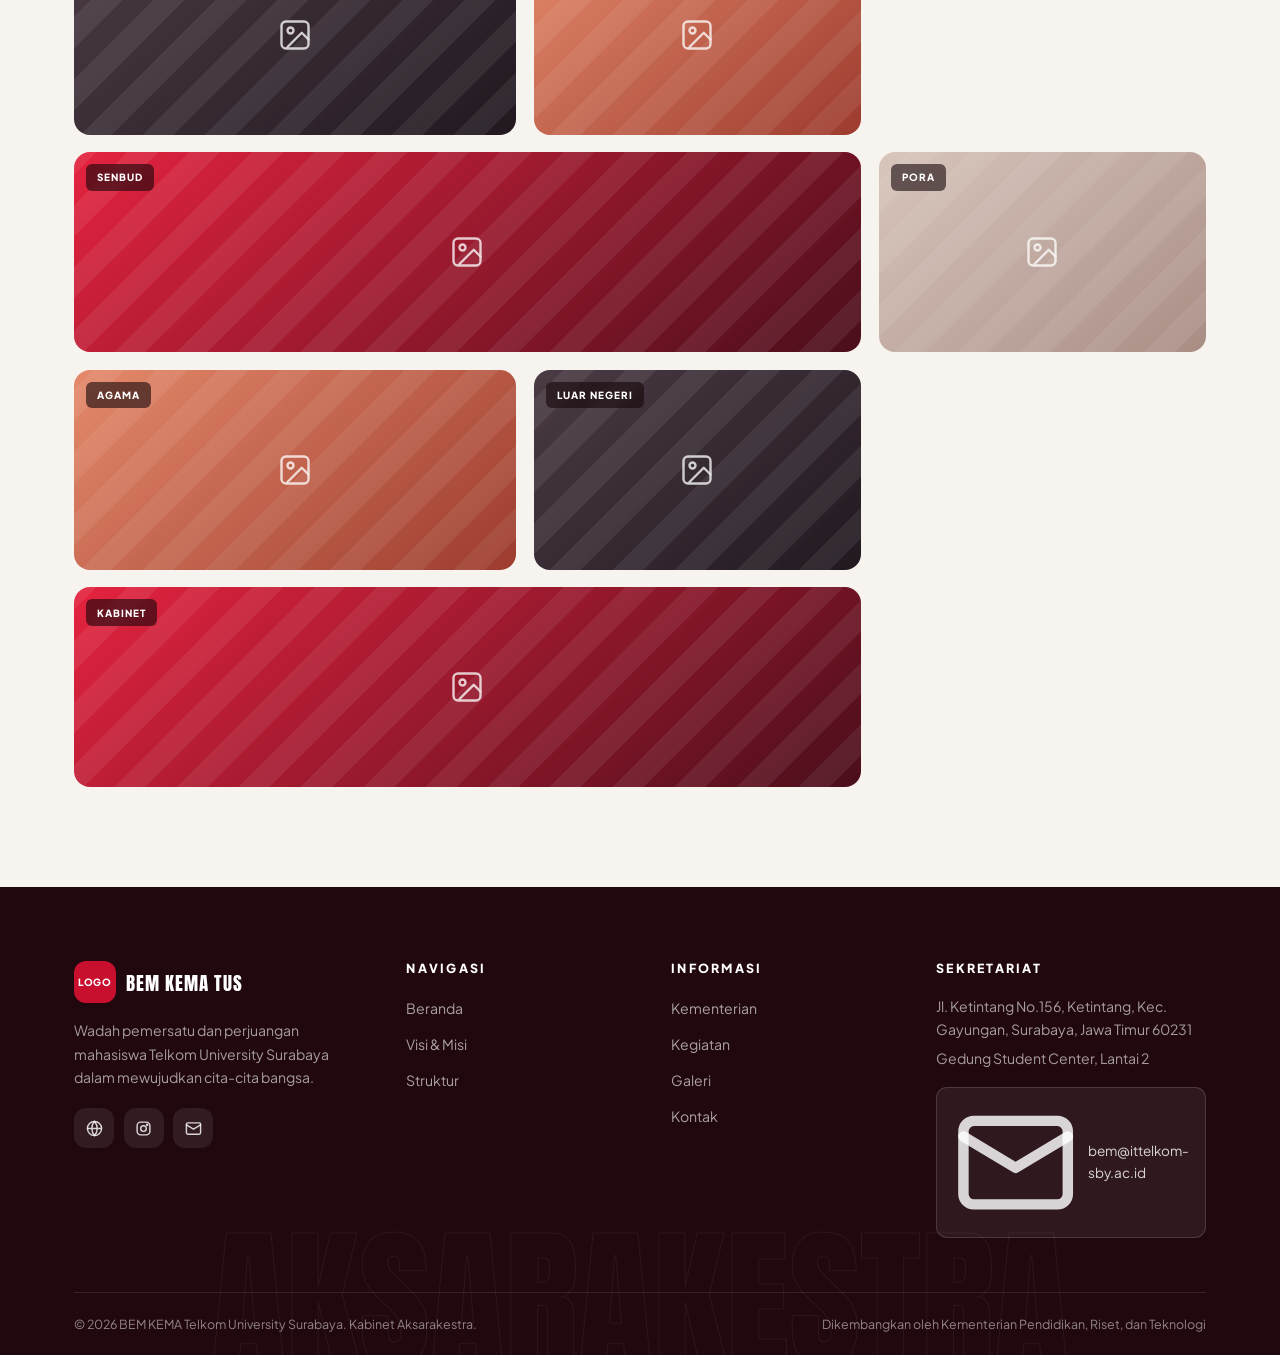
==== commit cb077aa6: "revisi 0.2" ====
--- a/galeri.html
+++ b/galeri.html
@@ -18,19 +18,43 @@
     <div class="container">
       <span class="eyebrow on-dark" style="justify-content:center">Dokumentasi</span>
       <h1>Galeri Kegiatan</h1>
-      <p>Kilas balik momen berharga dari berbagai kegiatan yang telah dilaksanakan oleh BEM KEMA. Klik foto untuk memperbesar.</p>
+      <p>Kilas balik momen berharga dari berbagai kegiatan yang telah dilaksanakan oleh BEM KEMA Telkom University Surabaya — #Satu Aksara, Bersama BerSatu.</p>
+    </div>
+  </div>
+
+  <!-- Animated Marquee Banner -->
+  <div class="marquee" aria-hidden="true" style="margin-top:0;transform:none;border-inline:none;position:relative;z-index:2">
+    <div class="marquee-track">
+      <span>#Satu Aksara, Bersama BerSatu <em>&#9679;</em> Dokumentasi Resmi Kabinet Aksarakestra 2026 <em>&#9679;</em> Dari Mahasiswa, Untuk Almamater &amp; Bangsa <em>&#9679;</em></span>
+      <span>#Satu Aksara, Bersama BerSatu <em>&#9679;</em> Dokumentasi Resmi Kabinet Aksarakestra 2026 <em>&#9679;</em> Dari Mahasiswa, Untuk Almamater &amp; Bangsa <em>&#9679;</em></span>
     </div>
   </div>
 
   <section class="section">
     <div class="container">
-      <div class="toolbar" style="justify-content:center">
-        <div class="chip-row" id="galeri-filter">
-          <button class="chip active" data-kategori="semua">Semua</button>
-          <button class="chip" data-kategori="rapat-kerja">Rapat Kerja</button>
-          <button class="chip" data-kategori="seminar">Seminar</button>
-          <button class="chip" data-kategori="aksi-sosial">Aksi Sosial</button>
-          <button class="chip" data-kategori="penristek">Penristek</button>
+      <div class="galeri-toolbar">
+        <div class="galeri-filter-row">
+          <div class="chip-row" id="galeri-filter">
+            <button class="chip active" data-kategori="semua">Semua</button>
+            <button class="chip" data-kategori="internal">Internal</button>
+            <button class="chip" data-kategori="seminar">Seminar</button>
+            <button class="chip" data-kategori="aksi-sosial">Aksi Sosial</button>
+          </div>
+          <div class="galeri-kem-select">
+            <!-- Custom Dropdown Kementerian -->
+            <div class="custom-select-wrapper" id="galeri-select-wrapper">
+              <button type="button" class="custom-select-btn" id="galeri-select-trigger" aria-haspopup="listbox" aria-expanded="false">
+                <span class="cs-label">
+                  <span class="cs-dot"></span>
+                  <span class="cs-text" id="galeri-select-text">Semua Kementerian</span>
+                </span>
+                <svg class="cs-chevron" width="16" height="16" viewBox="0 0 24 24" fill="none" stroke="currentColor" stroke-width="2.5" stroke-linecap="round"><path d="m6 9 6 6 6-6"/></svg>
+              </button>
+              <div class="custom-select-menu" id="galeri-select-menu" role="listbox">
+                <!-- Diisi via JavaScript -->
+              </div>
+            </div>
+          </div>
         </div>
       </div>
       <div class="gallery-masonry" id="galeri-grid"></div>
--- a/assets/css/style.css
+++ b/assets/css/style.css
@@ -226,7 +226,7 @@
 
 /* ---------- Marquee ---------- */
 .marquee{
-  background:var(--red);color:#fff;overflow:hidden;padding:.85rem 0;
+  background:#F2C94C;color:var(--maroon);overflow:hidden;padding:.85rem 0;
   transform:rotate(-1.1deg) scale(1.02);border-block:3px solid var(--maroon);
   position:relative;z-index:3;margin-top:-26px;
 }
@@ -282,26 +282,59 @@
 .misi-item h4{margin-bottom:.25rem;font-size:1.02rem}
 .misi-item p{font-size:.9rem;color:var(--muted)}
 
-/* ---------- Filter chips (sliding pill) ---------- */
+/* ---------- Filter chips (Modern Discrete Pills) ---------- */
 .chip-row{
-  position:relative;display:inline-flex;flex-wrap:wrap;gap:.25rem;
-  background:var(--card);border:1px solid var(--line-soft);
-  padding:.35rem;border-radius:999px;box-shadow:var(--shadow-sm);
+  display:inline-flex;
+  flex-wrap:wrap;
+  align-items:center;
+  gap:.45rem;
+  background:transparent;
+  padding:0;
+  border:none;
+  box-shadow:none;
 }
 .chip{
-  position:relative;z-index:1;padding:.5rem 1.15rem;border-radius:999px;
-  font-size:.85rem;font-weight:700;color:var(--muted);
-  transition:color .25s var(--ease);white-space:nowrap;
-}
-.chip:hover{color:var(--ink)}
-.chip.active{color:#fff}
-.chip-indicator{
-  position:absolute;z-index:0;top:.35rem;bottom:.35rem;border-radius:999px;
-  background:var(--red);box-shadow:0 6px 16px rgba(200,16,46,.35);
-  transition:left .32s var(--ease),width .32s var(--ease);
+  display:inline-flex;
+  align-items:center;
+  gap:.4rem;
+  padding:.52rem 1.15rem;
+  border-radius:999px;
+  font-size:.85rem;
+  font-weight:700;
+  color:var(--muted);
+  background:var(--card);
+  border:1.5px solid var(--line-soft);
+  box-shadow:var(--shadow-sm);
+  transition:all .22s var(--ease);
+  cursor:pointer;
+  white-space:nowrap;
+  user-select:none;
+}
+.chip:hover{
+  color:var(--ink);
+  border-color:var(--line);
+  transform:translateY(-1px);
+}
+.chip.active{
+  background:var(--red);
+  color:#fff;
+  border-color:var(--red);
+  box-shadow:0 6px 18px rgba(200,16,46,.32);
+  transform:translateY(-1px);
 }
 .chip .count{
-  font-size:.68rem;font-weight:800;opacity:.65;margin-left:.3rem;
+  font-size:.68rem;
+  font-weight:800;
+  opacity:.75;
+  background:rgba(0,0,0,.08);
+  padding:.15rem .45rem;
+  border-radius:999px;
+  line-height:1;
+}
+.chip.active .count{
+  background:rgba(255,255,255,.24);
+  color:#fff;
+  opacity:1;
 }
 
 /* ---------- Kartu kegiatan ---------- */
@@ -692,3 +725,740 @@
   .marquee-track{animation:none}
   *{transition:none!important;animation:none!important}
 }
+
+/* ---------- Proker Detail Accordion ---------- */
+.proker-item {
+  position: relative;
+  padding: 0;
+  overflow: hidden;
+  align-items: stretch;
+}
+.proker-content {
+  flex: 1;
+  display: flex;
+  flex-direction: column;
+}
+.proker-header {
+  display: flex;
+  gap: 1rem;
+  align-items: flex-start;
+  padding: 1.2rem 1.35rem 1.2rem 0;
+  cursor: pointer;
+  justify-content: space-between;
+}
+.proker-toggle-btn {
+  flex-shrink: 0;
+  width: 32px;
+  height: 32px;
+  border-radius: 8px;
+  background: rgba(200,16,46,.09);
+  color: var(--red);
+  display: grid;
+  place-items: center;
+  transition: .25s var(--ease);
+}
+.proker-open .proker-toggle-btn {
+  background: var(--red);
+  color: #fff;
+  transform: rotate(180deg);
+}
+.proker-detail {
+  padding: 0 1.35rem 1.35rem 0;
+  border-top: 1px dashed var(--line);
+  margin-top: 0;
+  animation: fadeIn .2s ease;
+}
+@keyframes fadeIn { from { opacity:0; transform:translateY(-6px); } to { opacity:1; transform:none; } }
+.proker-meta-grid {
+  display: grid;
+  grid-template-columns: 1fr 1fr;
+  gap: .85rem;
+  margin-top: 1rem;
+}
+@media(max-width:620px){ .proker-meta-grid { grid-template-columns: 1fr; } }
+.proker-meta-item {
+  background: var(--paper);
+  border-radius: 10px;
+  padding: .75rem 1rem;
+  display: flex;
+  flex-direction: column;
+  gap: .2rem;
+}
+.proker-meta-full { grid-column: 1 / -1; }
+.proker-meta-label {
+  font-size: .68rem;
+  font-weight: 800;
+  letter-spacing: .14em;
+  text-transform: uppercase;
+  color: var(--red);
+}
+.proker-meta-value {
+  font-size: .88rem;
+  color: var(--ink);
+  line-height: 1.5;
+}
+.proker-docs-grid {
+  display: grid;
+  grid-template-columns: repeat(auto-fill, minmax(140px, 1fr));
+  gap: .75rem;
+}
+.proker-doc-item {
+  display: flex;
+  flex-direction: column;
+  gap: .4rem;
+}
+.proker-doc-item .img-ph {
+  aspect-ratio: 4/3;
+  border-radius: 10px;
+  cursor: pointer;
+}
+.proker-doc-item span {
+  font-size: .75rem;
+  color: var(--muted);
+  font-weight: 600;
+  text-align: center;
+}
+
+/* ---------- Galeri toolbar responsive ---------- */
+.galeri-toolbar {
+  margin-bottom: 2.4rem;
+}
+.galeri-filter-row {
+  display: flex;
+  flex-wrap: wrap;
+  gap: 1.2rem;
+  align-items: center;
+  justify-content: space-between;
+}
+.filter-controls-group {
+  display: flex;
+  align-items: center;
+  gap: .85rem;
+  flex-wrap: wrap;
+}
+
+/* Custom Select Dropdown Kementerian */
+.custom-select-wrapper {
+  position: relative;
+  min-width: 230px;
+}
+.custom-select-btn {
+  display: flex;
+  align-items: center;
+  justify-content: space-between;
+  gap: .8rem;
+  width: 100%;
+  padding: .68rem 1.15rem;
+  background: var(--card);
+  border: 1.5px solid var(--line-soft);
+  border-radius: 999px;
+  font-size: .86rem;
+  font-weight: 700;
+  color: var(--ink);
+  box-shadow: var(--shadow-sm);
+  transition: .22s var(--ease);
+}
+.custom-select-btn:hover {
+  border-color: var(--red);
+  transform: translateY(-1px);
+}
+.custom-select-btn[aria-expanded="true"] {
+  border-color: var(--red);
+  box-shadow: 0 0 0 3px rgba(200,16,46,.15);
+}
+.custom-select-btn .cs-label {
+  display: flex;
+  align-items: center;
+  gap: .5rem;
+}
+.custom-select-btn .cs-dot {
+  width: 8px;
+  height: 8px;
+  border-radius: 50%;
+  background: var(--red);
+}
+.custom-select-btn .cs-chevron {
+  color: var(--muted);
+  transition: transform .25s var(--ease);
+}
+.custom-select-btn[aria-expanded="true"] .cs-chevron {
+  transform: rotate(180deg);
+  color: var(--red);
+}
+
+.custom-select-menu {
+  position: absolute;
+  top: calc(100% + 8px);
+  left: 0;
+  right: 0;
+  min-width: 270px;
+  max-height: 310px;
+  overflow-y: auto;
+  background: #fff;
+  border: 1px solid var(--line-soft);
+  border-radius: 18px;
+  padding: .5rem;
+  box-shadow: 0 18px 45px rgba(32,8,14,.18);
+  z-index: 150;
+  opacity: 0;
+  pointer-events: none;
+  transform: translateY(-8px);
+  transition: opacity .22s var(--ease), transform .22s var(--ease);
+}
+.custom-select-menu.open {
+  opacity: 1;
+  pointer-events: auto;
+  transform: translateY(0);
+}
+.custom-select-opt {
+  display: flex;
+  align-items: center;
+  justify-content: space-between;
+  padding: .65rem .85rem;
+  border-radius: 10px;
+  cursor: pointer;
+  transition: background .18s;
+}
+.custom-select-opt:hover {
+  background: var(--paper);
+}
+.custom-select-opt.selected {
+  background: rgba(200,16,46,.08);
+  color: var(--red);
+}
+.custom-select-opt .opt-left {
+  display: flex;
+  flex-direction: column;
+}
+.custom-select-opt .opt-name {
+  font-weight: 700;
+  font-size: .86rem;
+}
+.custom-select-opt .opt-desc {
+  font-size: .72rem;
+  color: var(--muted);
+  font-weight: 500;
+}
+.custom-select-opt .opt-check {
+  display: none;
+  color: var(--red);
+}
+.custom-select-opt.selected .opt-check {
+  display: block;
+}
+
+/* ---------- Calendar of Events Widget (Interactive) ---------- */
+.calendar-layout {
+  display: grid;
+  grid-template-columns: 1.18fr .82fr;
+  gap: 2rem;
+  background: var(--card);
+  border: 1px solid var(--line-soft);
+  border-radius: var(--radius-lg);
+  padding: 2rem;
+  box-shadow: var(--shadow-sm);
+  margin-top: 1rem;
+}
+@media(max-width:940px){
+  .calendar-layout {
+    grid-template-columns: 1fr;
+    gap: 2.2rem;
+    padding: 1.4rem;
+  }
+}
+.cal-grid-panel {
+  display: flex;
+  flex-direction: column;
+}
+.cal-header {
+  display: flex;
+  align-items: center;
+  justify-content: space-between;
+  margin-bottom: 1.4rem;
+  padding-bottom: 1rem;
+  border-bottom: 1px solid var(--line-soft);
+}
+.cal-month-title h3 {
+  font-family: var(--display);
+  font-size: 1.6rem;
+  letter-spacing: .02em;
+}
+.cal-month-title .year {
+  color: var(--red);
+}
+.cal-badge-count {
+  display: inline-block;
+  font-size: .72rem;
+  font-weight: 800;
+  color: var(--muted);
+  background: var(--paper);
+  padding: .25rem .65rem;
+  border-radius: 999px;
+  margin-top: .2rem;
+}
+.cal-nav-btns {
+  display: flex;
+  gap: .4rem;
+}
+.cal-btn-prev, .cal-btn-next {
+  width: 36px;
+  height: 36px;
+  border-radius: 10px;
+  background: var(--paper);
+  color: var(--ink);
+  display: grid;
+  place-items: center;
+  transition: .22s var(--ease);
+}
+.cal-btn-prev:hover, .cal-btn-next:hover {
+  background: var(--red);
+  color: #fff;
+  transform: translateY(-2px);
+}
+.cal-weekdays {
+  display: grid;
+  grid-template-columns: repeat(7, 1fr);
+  text-align: center;
+  font-size: .72rem;
+  font-weight: 800;
+  letter-spacing: .08em;
+  text-transform: uppercase;
+  color: var(--muted);
+  margin-bottom: .6rem;
+}
+.cal-days-grid {
+  display: grid;
+  grid-template-columns: repeat(7, 1fr);
+  gap: .45rem;
+}
+.cal-day {
+  aspect-ratio: 1/1;
+  border-radius: 12px;
+  display: flex;
+  flex-direction: column;
+  align-items: center;
+  justify-content: center;
+  background: var(--paper);
+  font-weight: 700;
+  font-size: .88rem;
+  position: relative;
+  transition: .2s var(--ease);
+  border: 1.5px solid transparent;
+}
+.cal-day.empty {
+  background: transparent;
+  pointer-events: none;
+}
+.cal-day:not(.empty):hover {
+  background: #fff;
+  border-color: var(--red);
+  transform: translateY(-2px);
+  box-shadow: 0 4px 12px rgba(0,0,0,.08);
+}
+.cal-day.has-event {
+  font-weight: 800;
+  background: #fff;
+  border-color: var(--line);
+}
+/* Event yang membentang beberapa hari / sebulan penuh */
+.cal-day.in-range {
+  background: rgba(242,163,60,.14);
+  color: var(--maroon);
+  border-radius: 4px;
+  border-color: transparent;
+}
+.cal-day.in-range.range-start {
+  border-top-left-radius: 12px;
+  border-bottom-left-radius: 12px;
+  background: rgba(242,163,60,.25);
+  border-left: 2px solid var(--sun);
+}
+.cal-day.in-range.range-end {
+  border-top-right-radius: 12px;
+  border-bottom-right-radius: 12px;
+  background: rgba(242,163,60,.25);
+  border-right: 2px solid var(--sun);
+}
+.cal-day.selected {
+  background: var(--red) !important;
+  color: #fff !important;
+  border-color: var(--red) !important;
+  border-radius: 12px !important;
+  transform: scale(1.05);
+  box-shadow: 0 6px 16px rgba(200,16,46,.38);
+  z-index: 2;
+}
+
+/* Period Banner di atas hari kalender */
+.cal-period-banner {
+  background: linear-gradient(135deg, rgba(242,163,60,.12), rgba(200,16,46,.08));
+  border: 1px solid rgba(242,163,60,.35);
+  border-radius: 12px;
+  padding: .75rem 1rem;
+  margin-bottom: 1.1rem;
+  display: flex;
+  flex-direction: column;
+  gap: .35rem;
+}
+.cpb-badge {
+  display: flex;
+  align-items: center;
+  gap: .45rem;
+  font-size: .68rem;
+  font-weight: 800;
+  letter-spacing: .08em;
+  text-transform: uppercase;
+  color: #B25E00;
+}
+.cpb-badge .pulse-dot {
+  width: 7px;
+  height: 7px;
+  border-radius: 50%;
+  background: var(--sun);
+  box-shadow: 0 0 0 0 rgba(242,163,60,.7);
+  animation: pulse-sun 2s infinite;
+}
+@keyframes pulse-sun {
+  0% { box-shadow: 0 0 0 0 rgba(242,163,60,.7); }
+  70% { box-shadow: 0 0 0 6px rgba(242,163,60,0); }
+  100% { box-shadow: 0 0 0 0 rgba(242,163,60,0); }
+}
+.cpb-item {
+  display: flex;
+  align-items: center;
+  justify-content: space-between;
+  gap: .8rem;
+  cursor: pointer;
+  padding: .25rem .4rem;
+  border-radius: 6px;
+  transition: background .18s;
+}
+.cpb-item:hover {
+  background: rgba(255,255,255,.6);
+}
+.cpb-title {
+  font-size: .84rem;
+  font-weight: 800;
+  color: var(--ink);
+}
+.cpb-range {
+  font-size: .72rem;
+  font-weight: 700;
+  color: var(--muted);
+  background: #fff;
+  padding: .15rem .5rem;
+  border-radius: 999px;
+  border: 1px solid var(--line-soft);
+}
+.cal-range-sample {
+  width: 14px;
+  height: 10px;
+  border-radius: 3px;
+  background: rgba(242,163,60,.35);
+  border: 1px solid var(--sun);
+  display: inline-block;
+}
+.cal-dot {
+  width: 6px;
+  height: 6px;
+  border-radius: 50%;
+  margin-top: 2px;
+}
+.cal-dot.open, .cal-dot.upcoming { background: #1E7A46; }
+.cal-dot.ongoing { background: var(--sun); }
+.cal-dot.done { background: var(--muted); }
+.cal-day.selected .cal-dot { background: #fff !important; }
+
+.cal-legend {
+  display: flex;
+  flex-wrap: wrap;
+  gap: 1.2rem;
+  margin-top: 1.4rem;
+  padding-top: 1rem;
+  border-top: 1px dashed var(--line);
+  font-size: .72rem;
+  font-weight: 700;
+  color: var(--muted);
+}
+.cal-legend div {
+  display: flex;
+  align-items: center;
+  gap: .45rem;
+}
+
+/* Detail panel agenda di kalender */
+.cal-detail-panel {
+  background: var(--paper);
+  border-radius: var(--radius);
+  padding: 1.5rem;
+  display: flex;
+  flex-direction: column;
+  min-height: 380px;
+}
+.cal-detail-header {
+  display: flex;
+  align-items: baseline;
+  justify-content: space-between;
+  margin-bottom: 1.2rem;
+  border-bottom: 1px dashed var(--line);
+  padding-bottom: .8rem;
+}
+.selected-date-label {
+  font-family: var(--display);
+  font-size: 1.15rem;
+  color: var(--red);
+}
+.cal-event-card {
+  background: #fff;
+  border-radius: 14px;
+  padding: 1.35rem;
+  box-shadow: var(--shadow-sm);
+  margin-bottom: 1rem;
+  display: flex;
+  flex-direction: column;
+  gap: .4rem;
+  border: 1px solid var(--line-soft);
+}
+.cal-event-top {
+  display: flex;
+  align-items: center;
+  justify-content: space-between;
+  gap: .5rem;
+  margin-bottom: .2rem;
+}
+.cal-event-tag {
+  font-size: .68rem;
+  font-weight: 800;
+  letter-spacing: .08em;
+  text-transform: uppercase;
+  color: var(--red);
+  background: rgba(200,16,46,.08);
+  padding: .25rem .6rem;
+  border-radius: 6px;
+}
+.cal-event-title {
+  font-size: 1.15rem;
+  font-weight: 800;
+  line-height: 1.3;
+  color: var(--ink);
+  margin-top: .2rem;
+}
+.cal-event-desc {
+  font-size: .86rem;
+  color: var(--muted);
+  line-height: 1.55;
+  margin: .4rem 0 .8rem;
+}
+.cal-event-meta-grid {
+  display: flex;
+  flex-direction: column;
+  gap: .5rem;
+  font-size: .8rem;
+  font-weight: 700;
+  color: var(--muted);
+  background: var(--paper);
+  padding: .85rem 1rem;
+  border-radius: 10px;
+  margin-bottom: 1rem;
+}
+.cal-event-meta-grid div {
+  display: flex;
+  align-items: center;
+  gap: .55rem;
+}
+.cal-event-meta-grid svg {
+  color: var(--red);
+  flex-shrink: 0;
+  width: 15px;
+  height: 15px;
+}
+.cal-event-foot {
+  display: flex;
+  align-items: center;
+  justify-content: flex-end;
+  border-top: 1px dashed var(--line);
+  padding-top: .85rem;
+  margin-top: .2rem;
+}
+.cal-empty-pane {
+  text-align: center;
+  padding: 1.6rem .8rem;
+}
+.cal-empty-icon {
+  width: 48px;
+  height: 48px;
+  border-radius: 50%;
+  background: rgba(200,16,46,.08);
+  color: var(--red);
+  display: grid;
+  place-items: center;
+  margin: 0 auto .8rem;
+}
+.cal-empty-icon svg { width: 22px; height: 22px; }
+.cal-empty-pane h4 { font-size: 1.05rem; margin-bottom: .3rem; }
+.cal-empty-pane p { font-size: .82rem; color: var(--muted); line-height: 1.5; }
+.cal-upcoming-list {
+  display: flex;
+  flex-direction: column;
+  gap: .55rem;
+  margin-top: .8rem;
+  text-align: left;
+}
+.cal-mini-item {
+  display: flex;
+  align-items: center;
+  gap: .75rem;
+  background: #fff;
+  border-radius: 10px;
+  padding: .6rem .8rem;
+  cursor: pointer;
+  transition: transform .2s var(--ease), border-color .2s;
+  border: 1px solid var(--line-soft);
+}
+.cal-mini-item:hover {
+  transform: translateX(4px);
+  border-color: var(--red);
+}
+.cmi-date {
+  font-family: var(--display);
+  font-size: 1.1rem;
+  color: var(--red);
+  min-width: 28px;
+  text-align: center;
+}
+.cmi-body {
+  display: flex;
+  flex-direction: column;
+  overflow: hidden;
+}
+.cmi-title {
+  font-size: .82rem;
+  font-weight: 800;
+  white-space: nowrap;
+  overflow: hidden;
+  text-overflow: ellipsis;
+}
+.cmi-sub {
+  font-size: .72rem;
+  color: var(--muted);
+}
+
+/* ---------- Aspirasi Portal & Mode Tabs ---------- */
+.aspirasi-card {
+  background: var(--card);
+  border-radius: var(--radius-lg);
+  padding: 2.2rem;
+  border: 1px solid var(--line-soft);
+  box-shadow: var(--shadow-sm);
+}
+.aspirasi-header {
+  margin-bottom: 1.4rem;
+  border-bottom: 1px solid var(--line-soft);
+  padding-bottom: 1rem;
+}
+.aspirasi-mode-switch {
+  display: grid;
+  grid-template-columns: 1fr 1fr;
+  gap: .6rem;
+  background: var(--paper);
+  border-radius: 14px;
+  padding: .35rem;
+  margin-bottom: 1.4rem;
+}
+.mode-tab {
+  display: flex;
+  align-items: center;
+  justify-content: center;
+  gap: .5rem;
+  padding: .75rem 1rem;
+  border-radius: 10px;
+  font-size: .85rem;
+  font-weight: 800;
+  color: var(--muted);
+  transition: .22s var(--ease);
+}
+.mode-tab.active {
+  background: #fff;
+  color: var(--red);
+  box-shadow: 0 4px 14px rgba(32,8,14,.09);
+}
+.mode-tab:hover:not(.active) {
+  color: var(--ink);
+}
+.anonim-alert {
+  display: flex;
+  gap: .75rem;
+  align-items: flex-start;
+  background: rgba(242,163,60,.12);
+  border: 1px solid rgba(242,163,60,.4);
+  color: #7A4B00;
+  font-size: .82rem;
+  line-height: 1.5;
+  padding: .9rem 1.1rem;
+  border-radius: 12px;
+  margin-bottom: 1.4rem;
+}
+.anonim-alert svg {
+  flex-shrink: 0;
+  margin-top: 2px;
+}
+.form-footer-options {
+  display: flex;
+  flex-wrap: wrap;
+  align-items: center;
+  justify-content: space-between;
+  gap: .6rem;
+  font-size: .78rem;
+  color: var(--muted);
+  margin-top: 1rem;
+}
+.gform-alt-link {
+  color: var(--red);
+  font-weight: 800;
+  transition: .2s;
+}
+.gform-alt-link:hover {
+  text-decoration: underline;
+}
+
+@media(max-width:640px) {
+  .galeri-filter-row {
+    flex-direction: column;
+    align-items: stretch;
+  }
+  .filter-controls-group {
+    flex-direction: column;
+    align-items: stretch;
+    width: 100%;
+  }
+  .custom-select-wrapper {
+    width: 100%;
+  }
+  .custom-select-menu {
+    min-width: 100%;
+  }
+  .search-box {
+    width: 100%;
+    min-width: 100%;
+  }
+  .chip-row {
+    width: 100%;
+    display: flex;
+    flex-wrap: wrap;
+    gap: .4rem;
+  }
+  .chip {
+    padding: .48rem .95rem;
+    font-size: .8rem;
+  }
+}
+.sr-only {
+  position: absolute;
+  width: 1px;
+  height: 1px;
+  padding: 0;
+  margin: -1px;
+  overflow: hidden;
+  clip: rect(0,0,0,0);
+  border: 0;
+}
